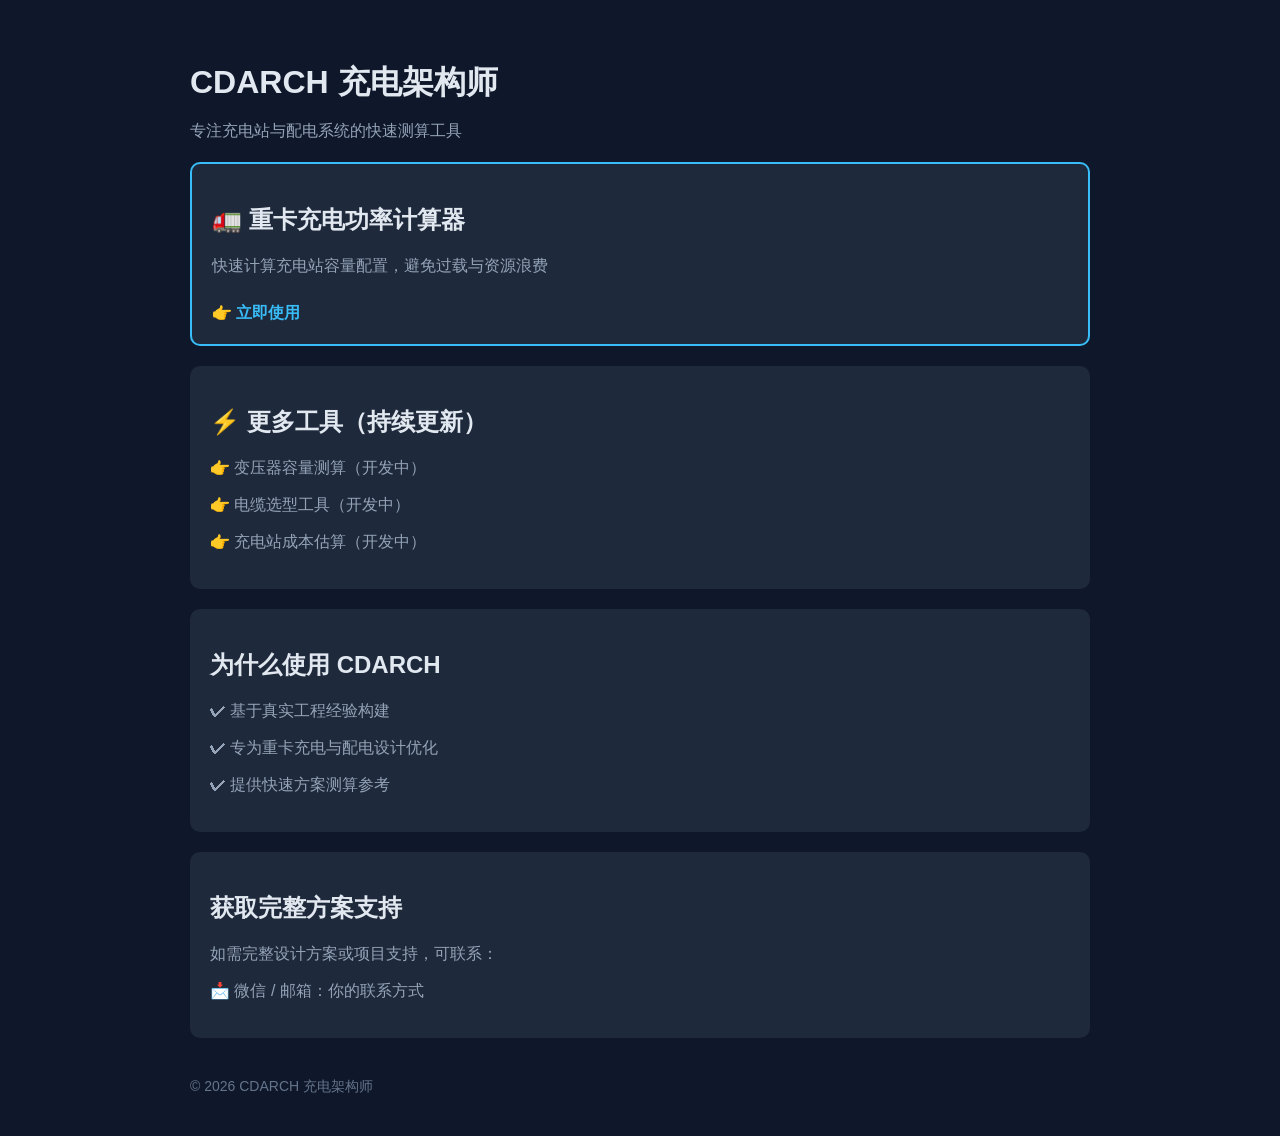
==== index.html @ 69c25939 "Add files via upload" ====
<!DOCTYPE html>
<html lang="zh-CN">
<head>
  <meta charset="UTF-8">
  <title>CDARCH 充电架构师</title>
  <meta name="description" content="充电站与配电系统快速测算工具，帮助工程师快速完成方案计算">
  <style>
    body {
      font-family: Arial, sans-serif;
      margin: 0;
      background: #0f172a;
      color: #e2e8f0;
    }
    .container {
      max-width: 900px;
      margin: auto;
      padding: 40px 20px;
    }
    h1 {
      font-size: 32px;
      margin-bottom: 10px;
    }
    p {
      color: #94a3b8;
    }
    .card {
      background: #1e293b;
      padding: 20px;
      border-radius: 10px;
      margin-top: 20px;
    }
    a {
      display: inline-block;
      margin-top: 10px;
      color: #38bdf8;
      text-decoration: none;
      font-weight: bold;
    }
    .highlight {
      border: 2px solid #38bdf8;
    }
    .footer {
      margin-top: 40px;
      font-size: 14px;
      color: #64748b;
    }
  </style>
</head>

<body>
  <div class="container">

    <!-- 顶部定位 -->
    <h1>CDARCH 充电架构师</h1>
    <p>专注充电站与配电系统的快速测算工具</p>

    <!-- 核心工具（主推） -->
    <div class="card highlight">
      <h2>🚛 重卡充电功率计算器</h2>
      <p>快速计算充电站容量配置，避免过载与资源浪费</p>
      <a href="/heavy_truck_charging.html">👉 立即使用</a>
    </div>

    <!-- 工具列表 -->
    <div class="card">
      <h2>⚡ 更多工具（持续更新）</h2>

      <p>👉 变压器容量测算（开发中）</p>
      <p>👉 电缆选型工具（开发中）</p>
      <p>👉 充电站成本估算（开发中）</p>
    </div>

    <!-- 信任区 -->
    <div class="card">
      <h2>为什么使用 CDARCH</h2>
      <p>✔ 基于真实工程经验构建</p>
      <p>✔ 专为重卡充电与配电设计优化</p>
      <p>✔ 提供快速方案测算参考</p>
    </div>

    <!-- 留资 -->
    <div class="card">
      <h2>获取完整方案支持</h2>
      <p>如需完整设计方案或项目支持，可联系：</p>
      <p>📩 微信 / 邮箱：你的联系方式</p>
    </div>

    <!-- 底部 -->
    <div class="footer">
      © 2026 CDARCH 充电架构师
    </div>

  </div>
</body>
</html>
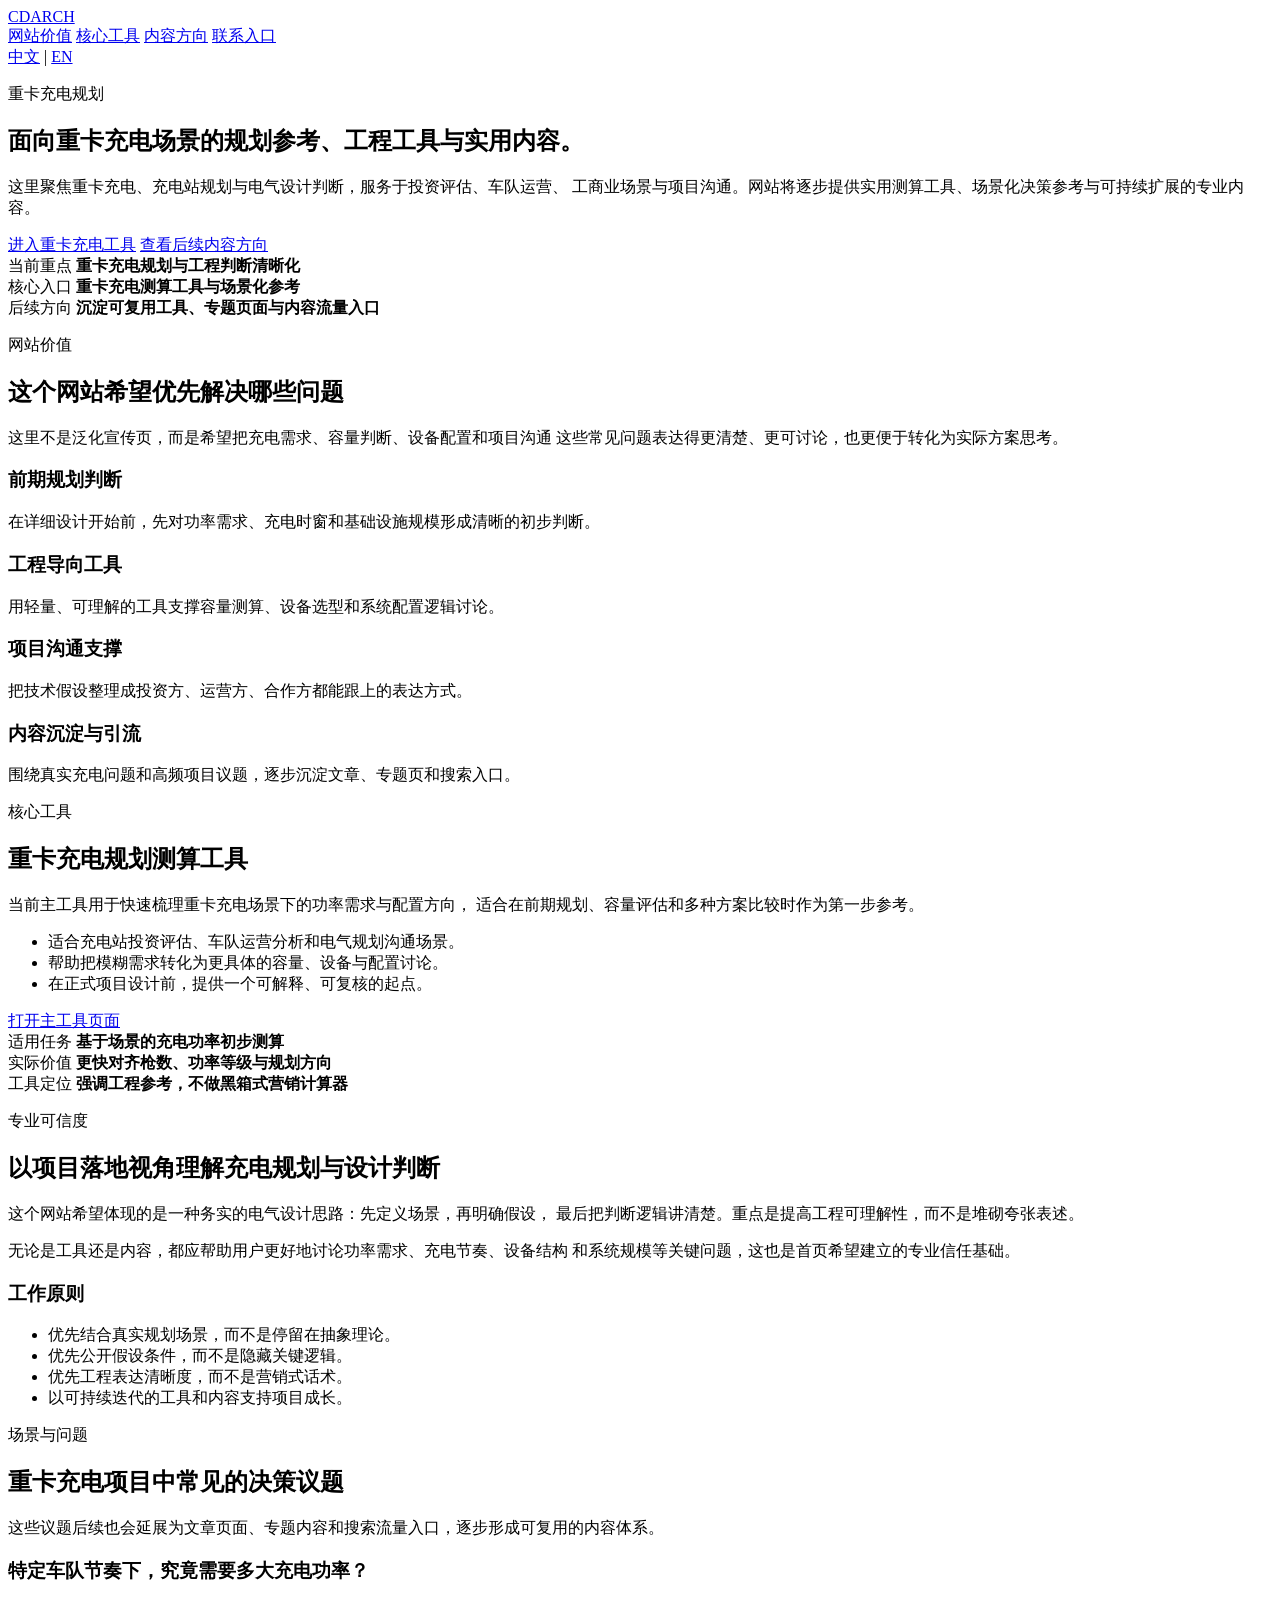
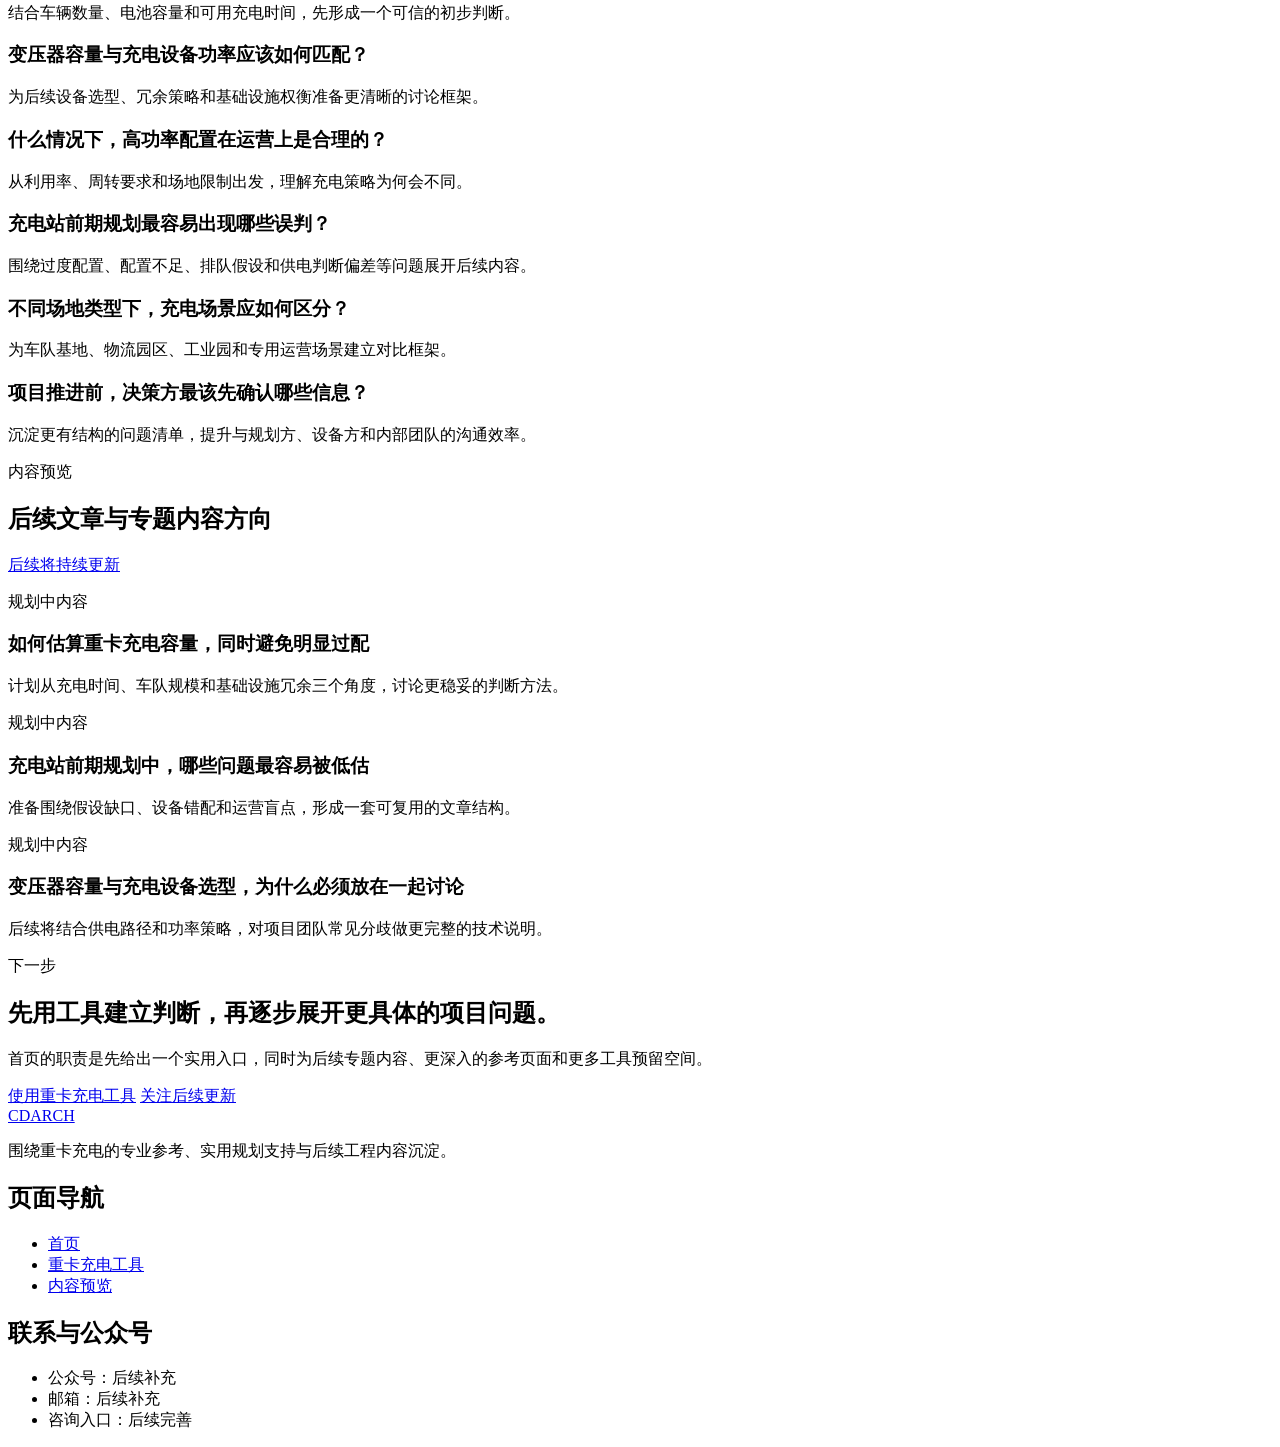
==== commit 1fe8a4a5: "Add files via upload" ====
--- a/index.html
+++ b/index.html
@@ -1,95 +1,286 @@
-<!DOCTYPE html>
+<!doctype html>
 <html lang="zh-CN">
 <head>
   <meta charset="UTF-8">
-  <title>CDARCH 充电架构师</title>
-  <meta name="description" content="充电站与配电系统快速测算工具，帮助工程师快速完成方案计算">
-  <style>
-    body {
-      font-family: Arial, sans-serif;
-      margin: 0;
-      background: #0f172a;
-      color: #e2e8f0;
-    }
-    .container {
-      max-width: 900px;
-      margin: auto;
-      padding: 40px 20px;
-    }
-    h1 {
-      font-size: 32px;
-      margin-bottom: 10px;
-    }
-    p {
-      color: #94a3b8;
-    }
-    .card {
-      background: #1e293b;
-      padding: 20px;
-      border-radius: 10px;
-      margin-top: 20px;
-    }
-    a {
-      display: inline-block;
-      margin-top: 10px;
-      color: #38bdf8;
-      text-decoration: none;
-      font-weight: bold;
-    }
-    .highlight {
-      border: 2px solid #38bdf8;
-    }
-    .footer {
-      margin-top: 40px;
-      font-size: 14px;
-      color: #64748b;
-    }
-  </style>
+  <meta name="viewport" content="width=device-width, initial-scale=1.0">
+  <title>重卡充电规划与工程工具参考</title>
+  <meta
+    name="description"
+    content="面向重卡充电、充电站规划、电气设计判断与实用工程工具的专业参考网站。"
+  >
+  <link rel="stylesheet" href="assets/css/site.css">
 </head>
-
 <body>
-  <div class="container">
-
-    <!-- 顶部定位 -->
-    <h1>CDARCH 充电架构师</h1>
-    <p>专注充电站与配电系统的快速测算工具</p>
-
-    <!-- 核心工具（主推） -->
-    <div class="card highlight">
-      <h2>🚛 重卡充电功率计算器</h2>
-      <p>快速计算充电站容量配置，避免过载与资源浪费</p>
-      <a href="/heavy_truck_charging.html">👉 立即使用</a>
+  <header class="site-header">
+    <div class="container site-header__bar">
+      <a class="site-brand" href="index.html">CDARCH</a>
+      <div class="site-header__meta">
+        <nav class="site-nav" aria-label="主导航">
+          <a href="#value">网站价值</a>
+          <a href="heavy_truck_charging.html">核心工具</a>
+          <a href="#insights">内容方向</a>
+          <a href="#contact">联系入口</a>
+        </nav>
+        <div class="lang-switch" aria-label="语言切换">
+          <a class="is-active" href="index.html" lang="zh-CN">中文</a>
+          <span>|</span>
+          <a href="#" lang="en">EN</a>
+        </div>
+      </div>
     </div>
-
-    <!-- 工具列表 -->
-    <div class="card">
-      <h2>⚡ 更多工具（持续更新）</h2>
-
-      <p>👉 变压器容量测算（开发中）</p>
-      <p>👉 电缆选型工具（开发中）</p>
-      <p>👉 充电站成本估算（开发中）</p>
+  </header>
+
+  <main>
+    <section class="hero section">
+      <div class="container hero__layout">
+        <div class="hero__content">
+          <p class="eyebrow">重卡充电规划</p>
+          <h1 class="section-title hero__title">
+            面向重卡充电场景的规划参考、工程工具与实用内容。
+          </h1>
+          <p class="section-copy hero__copy">
+            这里聚焦重卡充电、充电站规划与电气设计判断，服务于投资评估、车队运营、
+            工商业场景与项目沟通。网站将逐步提供实用测算工具、场景化决策参考与可持续扩展的专业内容。
+          </p>
+          <div class="hero__actions">
+            <a class="button" href="heavy_truck_charging.html">进入重卡充电工具</a>
+            <a class="button button--secondary" href="#insights">查看后续内容方向</a>
+          </div>
+        </div>
+        <aside class="hero-panel card" aria-label="首页摘要">
+          <div class="hero-panel__item">
+            <span class="hero-panel__label">当前重点</span>
+            <strong>重卡充电规划与工程判断清晰化</strong>
+          </div>
+          <div class="hero-panel__item">
+            <span class="hero-panel__label">核心入口</span>
+            <strong>重卡充电测算工具与场景化参考</strong>
+          </div>
+          <div class="hero-panel__item">
+            <span class="hero-panel__label">后续方向</span>
+            <strong>沉淀可复用工具、专题页面与内容流量入口</strong>
+          </div>
+        </aside>
+      </div>
+    </section>
+
+    <section class="section" id="value">
+      <div class="container">
+        <p class="eyebrow">网站价值</p>
+        <h2 class="section-title section-title--compact">这个网站希望优先解决哪些问题</h2>
+        <p class="section-copy">
+          这里不是泛化宣传页，而是希望把充电需求、容量判断、设备配置和项目沟通
+          这些常见问题表达得更清楚、更可讨论，也更便于转化为实际方案思考。
+        </p>
+        <div class="card-grid card-grid--four">
+          <article class="card info-card">
+            <h3>前期规划判断</h3>
+            <p>
+              在详细设计开始前，先对功率需求、充电时窗和基础设施规模形成清晰的初步判断。
+            </p>
+          </article>
+          <article class="card info-card">
+            <h3>工程导向工具</h3>
+            <p>
+              用轻量、可理解的工具支撑容量测算、设备选型和系统配置逻辑讨论。
+            </p>
+          </article>
+          <article class="card info-card">
+            <h3>项目沟通支撑</h3>
+            <p>
+              把技术假设整理成投资方、运营方、合作方都能跟上的表达方式。
+            </p>
+          </article>
+          <article class="card info-card">
+            <h3>内容沉淀与引流</h3>
+            <p>
+              围绕真实充电问题和高频项目议题，逐步沉淀文章、专题页和搜索入口。
+            </p>
+          </article>
+        </div>
+      </div>
+    </section>
+
+    <section class="section section--tinted">
+      <div class="container">
+        <div class="feature card">
+          <div class="feature__content">
+            <p class="eyebrow">核心工具</p>
+            <h2 class="section-title section-title--compact">重卡充电规划测算工具</h2>
+            <p class="section-copy">
+              当前主工具用于快速梳理重卡充电场景下的功率需求与配置方向，
+              适合在前期规划、容量评估和多种方案比较时作为第一步参考。
+            </p>
+            <ul class="feature-list">
+              <li>适合充电站投资评估、车队运营分析和电气规划沟通场景。</li>
+              <li>帮助把模糊需求转化为更具体的容量、设备与配置讨论。</li>
+              <li>在正式项目设计前，提供一个可解释、可复核的起点。</li>
+            </ul>
+            <a class="button" href="heavy_truck_charging.html">打开主工具页面</a>
+          </div>
+          <div class="feature__panel">
+            <div class="feature-stat card">
+              <span class="feature-stat__label">适用任务</span>
+              <strong>基于场景的充电功率初步测算</strong>
+            </div>
+            <div class="feature-stat card">
+              <span class="feature-stat__label">实际价值</span>
+              <strong>更快对齐枪数、功率等级与规划方向</strong>
+            </div>
+            <div class="feature-stat card">
+              <span class="feature-stat__label">工具定位</span>
+              <strong>强调工程参考，不做黑箱式营销计算器</strong>
+            </div>
+          </div>
+        </div>
+      </div>
+    </section>
+
+    <section class="section">
+      <div class="container trust">
+        <div>
+          <p class="eyebrow">专业可信度</p>
+          <h2 class="section-title section-title--compact">以项目落地视角理解充电规划与设计判断</h2>
+        </div>
+        <div class="trust__grid">
+          <div class="trust__copy">
+            <p>
+              这个网站希望体现的是一种务实的电气设计思路：先定义场景，再明确假设，
+              最后把判断逻辑讲清楚。重点是提高工程可理解性，而不是堆砌夸张表述。
+            </p>
+            <p>
+              无论是工具还是内容，都应帮助用户更好地讨论功率需求、充电节奏、设备结构
+              和系统规模等关键问题，这也是首页希望建立的专业信任基础。
+            </p>
+          </div>
+          <div class="trust-points card">
+            <h3>工作原则</h3>
+            <ul class="feature-list">
+              <li>优先结合真实规划场景，而不是停留在抽象理论。</li>
+              <li>优先公开假设条件，而不是隐藏关键逻辑。</li>
+              <li>优先工程表达清晰度，而不是营销式话术。</li>
+              <li>以可持续迭代的工具和内容支持项目成长。</li>
+            </ul>
+          </div>
+        </div>
+      </div>
+    </section>
+
+    <section class="section section--tinted">
+      <div class="container">
+        <p class="eyebrow">场景与问题</p>
+        <h2 class="section-title section-title--compact">重卡充电项目中常见的决策议题</h2>
+        <p class="section-copy">
+          这些议题后续也会延展为文章页面、专题内容和搜索流量入口，逐步形成可复用的内容体系。
+        </p>
+        <div class="card-grid card-grid--three">
+          <article class="card topic-card">
+            <h3>特定车队节奏下，究竟需要多大充电功率？</h3>
+            <p>结合车辆数量、电池容量和可用充电时间，先形成一个可信的初步判断。</p>
+          </article>
+          <article class="card topic-card">
+            <h3>变压器容量与充电设备功率应该如何匹配？</h3>
+            <p>为后续设备选型、冗余策略和基础设施权衡准备更清晰的讨论框架。</p>
+          </article>
+          <article class="card topic-card">
+            <h3>什么情况下，高功率配置在运营上是合理的？</h3>
+            <p>从利用率、周转要求和场地限制出发，理解充电策略为何会不同。</p>
+          </article>
+          <article class="card topic-card">
+            <h3>充电站前期规划最容易出现哪些误判？</h3>
+            <p>围绕过度配置、配置不足、排队假设和供电判断偏差等问题展开后续内容。</p>
+          </article>
+          <article class="card topic-card">
+            <h3>不同场地类型下，充电场景应如何区分？</h3>
+            <p>为车队基地、物流园区、工业园和专用运营场景建立对比框架。</p>
+          </article>
+          <article class="card topic-card">
+            <h3>项目推进前，决策方最该先确认哪些信息？</h3>
+            <p>沉淀更有结构的问题清单，提升与规划方、设备方和内部团队的沟通效率。</p>
+          </article>
+        </div>
+      </div>
+    </section>
+
+    <section class="section" id="insights">
+      <div class="container">
+        <div class="section-heading">
+          <div>
+            <p class="eyebrow">内容预览</p>
+            <h2 class="section-title section-title--compact">后续文章与专题内容方向</h2>
+          </div>
+          <a class="text-link" href="#contact">后续将持续更新</a>
+        </div>
+        <div class="card-grid card-grid--three">
+          <article class="card article-card">
+            <p class="article-card__meta">规划中内容</p>
+            <h3>如何估算重卡充电容量，同时避免明显过配</h3>
+            <p>
+              计划从充电时间、车队规模和基础设施冗余三个角度，讨论更稳妥的判断方法。
+            </p>
+          </article>
+          <article class="card article-card">
+            <p class="article-card__meta">规划中内容</p>
+            <h3>充电站前期规划中，哪些问题最容易被低估</h3>
+            <p>
+              准备围绕假设缺口、设备错配和运营盲点，形成一套可复用的文章结构。
+            </p>
+          </article>
+          <article class="card article-card">
+            <p class="article-card__meta">规划中内容</p>
+            <h3>变压器容量与充电设备选型，为什么必须放在一起讨论</h3>
+            <p>
+              后续将结合供电路径和功率策略，对项目团队常见分歧做更完整的技术说明。
+            </p>
+          </article>
+        </div>
+      </div>
+    </section>
+
+    <section class="section cta-section">
+      <div class="container">
+        <div class="cta-panel card">
+          <div>
+            <p class="eyebrow">下一步</p>
+            <h2 class="section-title section-title--compact">先用工具建立判断，再逐步展开更具体的项目问题。</h2>
+            <p class="section-copy">
+              首页的职责是先给出一个实用入口，同时为后续专题内容、更深入的参考页面和更多工具预留空间。
+            </p>
+          </div>
+          <div class="cta-panel__actions">
+            <a class="button" href="heavy_truck_charging.html">使用重卡充电工具</a>
+            <a class="button button--secondary" href="#contact">关注后续更新</a>
+          </div>
+        </div>
+      </div>
+    </section>
+  </main>
+
+  <footer class="site-footer" id="contact">
+    <div class="container site-footer__grid">
+      <div>
+        <a class="site-brand site-brand--footer" href="index.html">CDARCH</a>
+        <p class="site-footer__copy">
+          围绕重卡充电的专业参考、实用规划支持与后续工程内容沉淀。
+        </p>
+      </div>
+      <div>
+        <h2 class="site-footer__title">页面导航</h2>
+        <ul class="footer-list">
+          <li><a href="index.html">首页</a></li>
+          <li><a href="heavy_truck_charging.html">重卡充电工具</a></li>
+          <li><a href="#insights">内容预览</a></li>
+        </ul>
+      </div>
+      <div>
+        <h2 class="site-footer__title">联系与公众号</h2>
+        <ul class="footer-list">
+          <li>公众号：后续补充</li>
+          <li>邮箱：后续补充</li>
+          <li>咨询入口：后续完善</li>
+        </ul>
+      </div>
     </div>
-
-    <!-- 信任区 -->
-    <div class="card">
-      <h2>为什么使用 CDARCH</h2>
-      <p>✔ 基于真实工程经验构建</p>
-      <p>✔ 专为重卡充电与配电设计优化</p>
-      <p>✔ 提供快速方案测算参考</p>
-    </div>
-
-    <!-- 留资 -->
-    <div class="card">
-      <h2>获取完整方案支持</h2>
-      <p>如需完整设计方案或项目支持，可联系：</p>
-      <p>📩 微信 / 邮箱：你的联系方式</p>
-    </div>
-
-    <!-- 底部 -->
-    <div class="footer">
-      © 2026 CDARCH 充电架构师
-    </div>
-
-  </div>
+  </footer>
 </body>
-</html>+</html>
